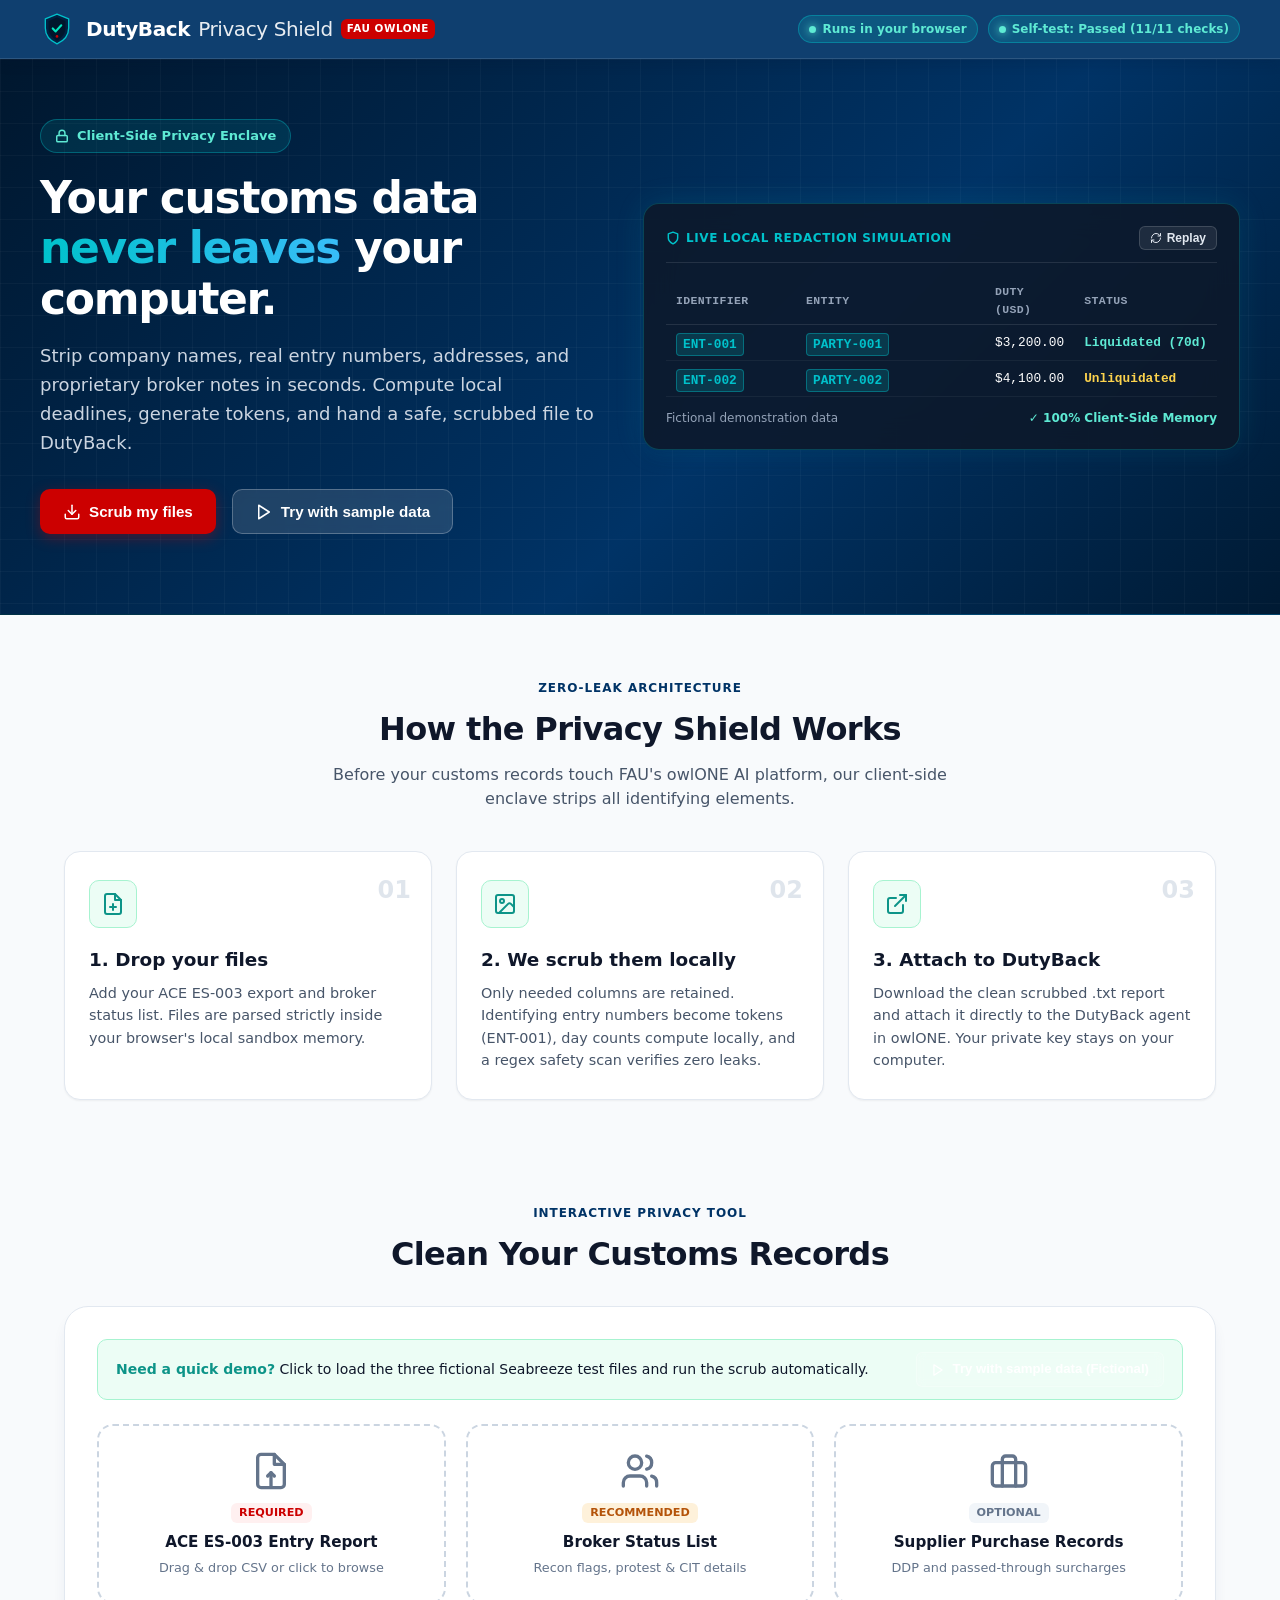
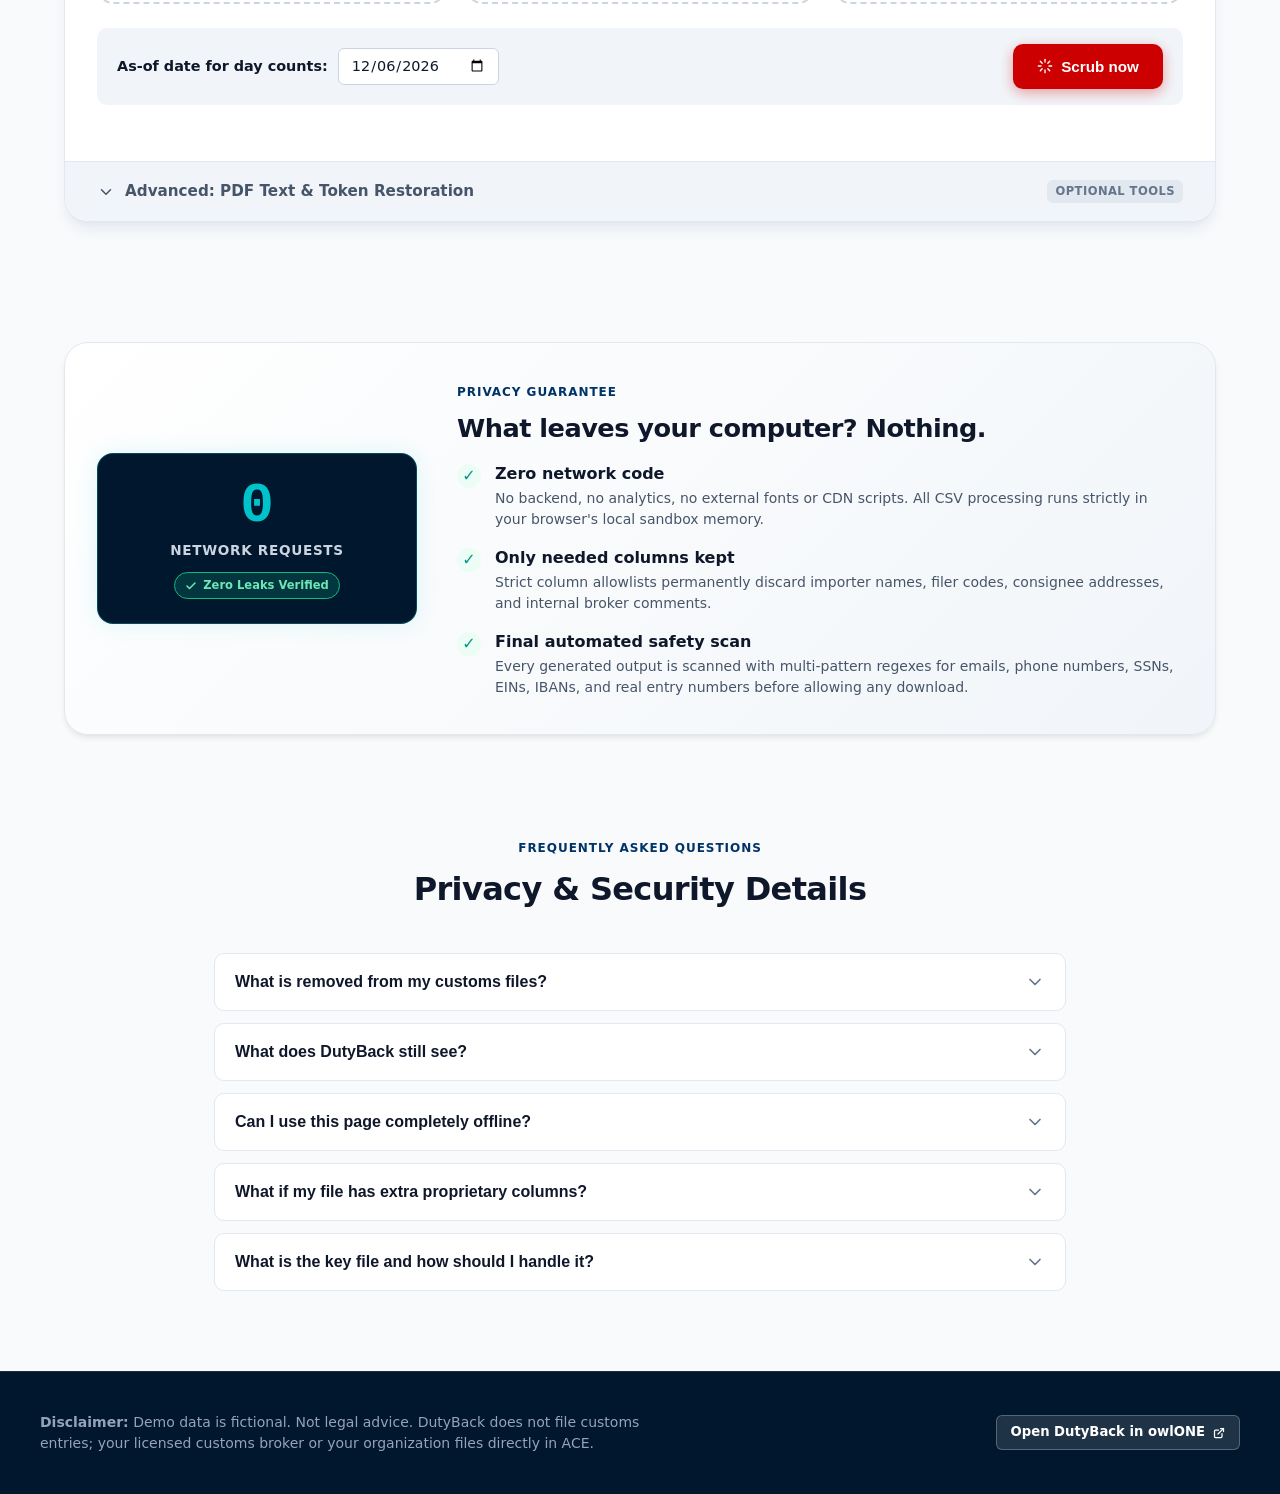
==== index.html @ 075c9e7e "feat: initial commit for DutyBack Privacy Shield" ====
<!DOCTYPE html>
<html lang="en">
<head>
  <meta charset="utf-8">
  <meta name="viewport" content="width=device-width, initial-scale=1">
  <title>DutyBack Privacy Shield | Zero-Network Customs Redaction</title>
  <meta name="description" content="Local, browser-only customs data redaction for DutyBack on FAU's owlONE. Strip identifying details from ACE ES-003 files before AI agent ingestion with zero network uploads.">
  <link rel="icon" type="image/svg+xml" href="assets/favicon.svg">
  <link rel="stylesheet" href="css/styles.css">
</head>
<body>

  <!-- Sticky Header -->
  <header class="site-header">
    <div class="header-container">
      <a href="#" class="brand" aria-label="DutyBack Privacy Shield Home">
        <svg class="brand-icon" viewBox="0 0 64 64" fill="none" aria-hidden="true">
          <path d="M32 4L10 13V30C10 44 19 54 32 60C45 54 54 44 54 30V13L32 4Z" fill="#002244" stroke="#00C2CB" stroke-width="2.5" stroke-linejoin="round"/>
          <path d="M32 10L16 17V30C16 41 23 49 32 54C41 49 48 41 48 30V17L32 10Z" fill="#001428" opacity="0.8"/>
          <path d="M24 31L29.5 36.5L40 25" stroke="#00E5C0" stroke-width="4" stroke-linecap="round" stroke-linejoin="round"/>
          <circle cx="32" cy="46" r="2.5" fill="#CC0000" />
        </svg>
        <div class="brand-title">
          DutyBack <span class="brand-subtitle">Privacy Shield</span>
          <span class="badge-fau">FAU owlONE</span>
        </div>
      </a>

      <div class="header-status-group">
        <div class="status-chip chip-safe" title="All processing occurs locally in browser RAM">
          <span class="status-dot"></span> Runs in your browser
        </div>
        <div id="selftest_chip" class="status-chip chip-safe" role="status" aria-live="polite">
          <span class="status-dot"></span> Self-test: Running...
        </div>
      </div>
    </div>
  </header>

  <main>
    <!-- Hero Section -->
    <section class="hero-section" aria-labelledby="hero-heading">
      <div class="hero-container">
        <div class="hero-content">
          <div class="hero-pill">
            <svg width="14" height="14" viewBox="0 0 24 24" fill="none" stroke="currentColor" stroke-width="2.5" stroke-linecap="round" stroke-linejoin="round" aria-hidden="true"><rect width="18" height="11" x="3" y="11" rx="2" ry="2"/><path d="M7 11V7a5 5 0 0 1 10 0v4"/></svg>
            Client-Side Privacy Enclave
          </div>
          <h1 id="hero-heading" class="hero-title">
            Your customs data <span class="highlight-cyan">never leaves</span> your computer.
          </h1>
          <p class="hero-subtitle">
            Strip company names, real entry numbers, addresses, and proprietary broker notes in seconds. Compute local deadlines, generate tokens, and hand a safe, scrubbed file to DutyBack.
          </p>
          <div class="hero-actions">
            <button class="btn btn-primary" id="hero_scrub_files">
              <svg width="18" height="18" viewBox="0 0 24 24" fill="none" stroke="currentColor" stroke-width="2" stroke-linecap="round" stroke-linejoin="round" aria-hidden="true"><path d="M21 15v4a2 2 0 0 1-2 2H5a2 2 0 0 1-2-2v-4"/><polyline points="7 10 12 15 17 10"/><line x1="12" y1="15" x2="12" y2="3"/></svg>
              Scrub my files
            </button>
            <button class="btn btn-secondary" id="hero_try_sample">
              <svg width="18" height="18" viewBox="0 0 24 24" fill="none" stroke="currentColor" stroke-width="2" stroke-linecap="round" stroke-linejoin="round" aria-hidden="true"><polygon points="5 3 19 12 5 21 5 3"/></svg>
              Try with sample data
            </button>
          </div>
        </div>

        <!-- Animated Redaction Visual Card -->
        <div class="redaction-card animating" id="redaction_visual_card">
          <div class="redaction-card-header">
            <div class="redaction-badge">
              <svg width="14" height="14" viewBox="0 0 24 24" fill="none" stroke="currentColor" stroke-width="2.5" stroke-linecap="round" stroke-linejoin="round" aria-hidden="true"><path d="M12 22s8-4 8-10V5l-8-3-8 3v7c0 6 8 10 8 10z"/></svg>
              Live Local Redaction Simulation
            </div>
            <button class="replay-btn" id="replay_redaction_btn" aria-label="Replay redaction sweep animation">
              <svg width="12" height="12" viewBox="0 0 24 24" fill="none" stroke="currentColor" stroke-width="2" stroke-linecap="round" stroke-linejoin="round" aria-hidden="true"><path d="M3 12a9 9 0 0 1 9-9 9.75 9.75 0 0 1 6.74 2.74L21 8"/><path d="M21 3v5h-5"/><path d="M21 12a9 9 0 0 1-9 9 9.75 9.75 0 0 1-6.74-2.74L3 16"/><path d="M8 16H3v5"/></svg>
              Replay
            </button>
          </div>
          <div class="redaction-table-wrap">
            <table class="redaction-table" aria-label="Fictional redaction demonstration table">
              <thead>
                <tr>
                  <th scope="col">Identifier</th>
                  <th scope="col">Entity</th>
                  <th scope="col">Duty (USD)</th>
                  <th scope="col">Status</th>
                </tr>
              </thead>
              <tbody>
                <tr>
                  <td>
                    <div class="redact-cell redact-1">
                      <span class="redact-original">ABC-9821430-1</span>
                      <span class="redact-sweep"></span>
                      <span class="redact-token">ENT-001</span>
                    </div>
                  </td>
                  <td>
                    <div class="redact-cell redact-2">
                      <span class="redact-original">Atlantic Logistics LLC</span>
                      <span class="redact-sweep"></span>
                      <span class="redact-token">PARTY-001</span>
                    </div>
                  </td>
                  <td>$3,200.00</td>
                  <td class="status-liquidated">Liquidated (70d)</td>
                </tr>
                <tr>
                  <td>
                    <div class="redact-cell redact-3">
                      <span class="redact-original">ABC-9821431-9</span>
                      <span class="redact-sweep"></span>
                      <span class="redact-token">ENT-002</span>
                    </div>
                  </td>
                  <td>
                    <div class="redact-cell redact-4">
                      <span class="redact-original">Pacific Rim Supplies</span>
                      <span class="redact-sweep"></span>
                      <span class="redact-token">PARTY-002</span>
                    </div>
                  </td>
                  <td>$4,100.00</td>
                  <td class="status-unliquidated">Unliquidated</td>
                </tr>
              </tbody>
            </table>
          </div>
          <div class="redaction-card-footer">
            <span>Fictional demonstration data</span>
            <span class="badge-memory">&#10003; 100% Client-Side Memory</span>
          </div>
        </div>
      </div>
    </section>

    <!-- How It Works Section -->
    <section class="how-section" aria-labelledby="how-heading">
      <div class="section-head">
        <span class="section-tag">Zero-Leak Architecture</span>
        <h2 id="how-heading" class="section-title">How the Privacy Shield Works</h2>
        <p class="section-desc">Before your customs records touch FAU's owlONE AI platform, our client-side enclave strips all identifying elements.</p>
      </div>

      <div class="steps-grid">
        <div class="step-card">
          <div class="step-number">01</div>
          <div class="step-icon-wrap" aria-hidden="true">
            <svg width="24" height="24" viewBox="0 0 24 24" fill="none" stroke="currentColor" stroke-width="2" stroke-linecap="round" stroke-linejoin="round"><path d="M14 2H6a2 2 0 0 0-2 2v16a2 2 0 0 0 2 2h12a2 2 0 0 0 2-2V8z"/><polyline points="14 2 14 8 20 8"/><line x1="12" y1="18" x2="12" y2="12"/><line x1="9" y1="15" x2="15" y2="15"/></svg>
          </div>
          <h3 class="step-title">1. Drop your files</h3>
          <p class="step-text">Add your ACE ES-003 export and broker status list. Files are parsed strictly inside your browser's local sandbox memory.</p>
        </div>

        <div class="step-card">
          <div class="step-number">02</div>
          <div class="step-icon-wrap" aria-hidden="true">
            <svg width="24" height="24" viewBox="0 0 24 24" fill="none" stroke="currentColor" stroke-width="2" stroke-linecap="round" stroke-linejoin="round"><rect width="18" height="18" x="3" y="3" rx="2"/><circle cx="9" cy="9" r="2"/><path d="m21 15-3.086-3.086a2 2 0 0 0-2.828 0L6 21"/></svg>
          </div>
          <h3 class="step-title">2. We scrub them locally</h3>
          <p class="step-text">Only needed columns are retained. Identifying entry numbers become tokens (ENT-001), day counts compute locally, and a regex safety scan verifies zero leaks.</p>
        </div>

        <div class="step-card">
          <div class="step-number">03</div>
          <div class="step-icon-wrap" aria-hidden="true">
            <svg width="24" height="24" viewBox="0 0 24 24" fill="none" stroke="currentColor" stroke-width="2" stroke-linecap="round" stroke-linejoin="round"><path d="M15 3h6v6"/><path d="M10 14 21 3"/><path d="M18 13v6a2 2 0 0 1-2 2H5a2 2 0 0 1-2-2V8a2 2 0 0 1 2-2h6"/></svg>
          </div>
          <h3 class="step-title">3. Attach to DutyBack</h3>
          <p class="step-text">Download the clean scrubbed .txt report and attach it directly to the DutyBack agent in owlONE. Your private key stays on your computer.</p>
        </div>
      </div>
    </section>

    <!-- The Tool Section -->
    <section class="tool-section" id="tool_section" aria-labelledby="tool-heading">
      <div class="section-head section-head-tight">
        <span class="section-tag">Interactive Privacy Tool</span>
        <h2 id="tool-heading" class="section-title">Clean Your Customs Records</h2>
      </div>

      <div class="tool-card">
        <!-- Main Scrubbing Tool -->
        <div class="tool-main-body" id="s1">
          <!-- Sample Data Banner -->
          <div class="sample-bar">
            <div class="sample-bar-text">
              <strong>Need a quick demo?</strong> Click to load the three fictional Seabreeze test files and run the scrub automatically.
            </div>
            <button class="btn btn-secondary btn-sm" id="tool_try_sample">
              <svg width="14" height="14" viewBox="0 0 24 24" fill="none" stroke="currentColor" stroke-width="2" stroke-linecap="round" stroke-linejoin="round" aria-hidden="true"><polygon points="5 3 19 12 5 21 5 3"/></svg>
              Try with sample data (Fictional)
            </button>
          </div>

          <!-- Drop Zones Grid -->
          <div class="dropzones-grid">
            <!-- ES-003 Zone -->
            <div class="dropzone" id="drop_es" tabindex="0" role="button" aria-label="Drop ACE ES-003 entry report CSV here or click to browse">
              <input type="file" id="f_es" class="dropzone-input" accept=".csv,text/csv" aria-hidden="true">
              <svg class="dropzone-icon" viewBox="0 0 24 24" fill="none" stroke="currentColor" stroke-width="2" stroke-linecap="round" stroke-linejoin="round" aria-hidden="true"><path d="M14 2H6a2 2 0 0 0-2 2v16a2 2 0 0 0 2 2h12a2 2 0 0 0 2-2V8z"/><polyline points="14 2 14 8 20 8"/><polyline points="10 15 12 13 14 15"/><line x1="12" y1="13" x2="12" y2="21"/></svg>
              <span class="dropzone-badge badge-required">Required</span>
              <div class="dropzone-title">ACE ES-003 Entry Report</div>
              <p class="dropzone-desc">Drag &amp; drop CSV or click to browse</p>
              <div class="dropzone-status" id="status_es"></div>
            </div>

            <!-- Broker Zone -->
            <div class="dropzone" id="drop_bk" tabindex="0" role="button" aria-label="Drop Broker status list CSV here or click to browse">
              <input type="file" id="f_bk" class="dropzone-input" accept=".csv,text/csv" aria-hidden="true">
              <svg class="dropzone-icon" viewBox="0 0 24 24" fill="none" stroke="currentColor" stroke-width="2" stroke-linecap="round" stroke-linejoin="round" aria-hidden="true"><path d="M16 21v-2a4 4 0 0 0-4-4H6a4 4 0 0 0-4 4v2"/><circle cx="9" cy="7" r="4"/><path d="M22 21v-2a4 4 0 0 0-3-3.87"/><path d="M16 3.13a4 4 0 0 1 0 7.75"/></svg>
              <span class="dropzone-badge badge-recommended">Recommended</span>
              <div class="dropzone-title">Broker Status List</div>
              <p class="dropzone-desc">Recon flags, protest &amp; CIT details</p>
              <div class="dropzone-status" id="status_bk"></div>
            </div>

            <!-- Supplier Zone -->
            <div class="dropzone" id="drop_su" tabindex="0" role="button" aria-label="Drop Supplier purchase records CSV here or click to browse">
              <input type="file" id="f_su" class="dropzone-input" accept=".csv,text/csv" aria-hidden="true">
              <svg class="dropzone-icon" viewBox="0 0 24 24" fill="none" stroke="currentColor" stroke-width="2" stroke-linecap="round" stroke-linejoin="round" aria-hidden="true"><rect width="20" height="14" x="2" y="7" rx="2" ry="2"/><path d="M16 21V5a2 2 0 0 0-2-2h-4a2 2 0 0 0-2 2v16"/></svg>
              <span class="dropzone-badge badge-optional">Optional</span>
              <div class="dropzone-title">Supplier Purchase Records</div>
              <p class="dropzone-desc">DDP and passed-through surcharges</p>
              <div class="dropzone-status" id="status_su"></div>
            </div>
          </div>

          <!-- Controls Bar -->
          <div class="controls-bar">
            <div class="date-group">
              <label for="asof">As-of date for day counts:</label>
              <input type="date" id="asof" class="date-input" required>
            </div>
            <button class="btn btn-primary btn-scrub" id="run">
              <svg width="16" height="16" viewBox="0 0 24 24" fill="none" stroke="currentColor" stroke-width="2" stroke-linecap="round" stroke-linejoin="round" aria-hidden="true"><path d="M12 2v4"/><path d="M12 18v4"/><path d="m4.93 4.93 2.83 2.83"/><path d="m16.24 16.24 2.83 2.83"/><path d="M2 12h4"/><path d="M18 12h4"/><path d="m4.93 19.07 2.83-2.83"/><path d="m16.24 7.76 2.83-2.83"/></svg>
              Scrub now
            </button>
          </div>

          <!-- Results Panel -->
          <div class="results-panel" id="results_panel">
            <div id="report"></div>

            <!-- Download and Actions Output Box -->
            <div id="outbox" class="outbox-wrap">
              <div class="next-step-callout">
                <div>
                  <strong class="next-step-title">Next Step: Ingest into DutyBack</strong>
                  <p class="next-step-desc">
                    Download the scrubbed file below and attach it in DutyBack on owlONE.
                  </p>
                </div>
                <a href="#" class="btn btn-safe owlone-link" role="button">
                  Open DutyBack in owlONE
                  <svg width="14" height="14" viewBox="0 0 24 24" fill="none" stroke="currentColor" stroke-width="2.5" stroke-linecap="round" stroke-linejoin="round" aria-hidden="true"><path d="M18 13v6a2 2 0 0 1-2 2H5a2 2 0 0 1-2-2V8a2 2 0 0 1 2-2h6"/><polyline points="15 3 21 3 21 9"/><line x1="10" y1="14" x2="21" y2="3"/></svg>
                </a>
              </div>

              <div class="download-action-bar">
                <button class="btn btn-primary btn-download-main" id="dltxt">
                  <svg width="18" height="18" viewBox="0 0 24 24" fill="none" stroke="currentColor" stroke-width="2" stroke-linecap="round" stroke-linejoin="round" aria-hidden="true"><path d="M21 15v4a2 2 0 0 1-2 2H5a2 2 0 0 1-2-2v-4"/><polyline points="7 10 12 15 17 10"/><line x1="12" y1="15" x2="12" y2="3"/></svg>
                  Download scrubbed file (.txt)
                </button>
              </div>

              <div class="lookup-csv-container">
                <a href="#" id="dl_lookup_csv" class="lookup-csv-link">Optional: download lookup table (.csv)</a>
                <p class="lookup-csv-notice">Contains your real entry numbers. Keep it private and never attach it to DutyBack.</p>
              </div>

              <textarea id="out" class="is-hidden" aria-hidden="true"></textarea>
            </div>
          </div>
        </div>

        <!-- Collapsed Advanced Accordion -->
        <details class="advanced-accordion" id="advanced_accordion">
          <summary class="advanced-summary">
            <span class="advanced-summary-label">
              <svg width="18" height="18" viewBox="0 0 24 24" fill="none" stroke="currentColor" stroke-width="2" stroke-linecap="round" stroke-linejoin="round" aria-hidden="true"><path d="m6 9 6 6 6-6"/></svg>
              Advanced: PDF Text &amp; Token Restoration
            </span>
            <span class="advanced-badge">Optional Tools</span>
          </summary>
          <div class="advanced-body">
            <!-- Tool A: Scrub text from a PDF -->
            <div class="advanced-tool-block" id="s2">
              <h3 class="advanced-tool-title">Scrub text from a PDF</h3>
              <p class="tab-intro-text">
                Open your customs PDF document, select all text, copy, and paste it below. (Scanned PDFs without OCR cannot be pasted).
              </p>
              <div class="form-group">
                <label for="names" class="form-label-bold">
                  Names to remove (one per line: importer, broker, forwarders, individuals, cities, ports):
                </label>
                <textarea id="names" class="textarea-clean textarea-names" placeholder="Harborline Home Goods LLC&#10;Harborline&#10;Atlantic Gateway Customs Brokers"></textarea>
              </div>
              <div class="form-group">
                <label for="pdftext" class="form-label-bold">
                  Text from the PDF:
                </label>
                <textarea id="pdftext" class="textarea-clean textarea-pdf" placeholder="Paste text here..."></textarea>
              </div>
              <button class="btn btn-primary" id="runtext">
                <svg width="16" height="16" viewBox="0 0 24 24" fill="none" stroke="currentColor" stroke-width="2" stroke-linecap="round" stroke-linejoin="round" aria-hidden="true"><path d="M12 2v4"/><path d="M12 18v4"/></svg>
                Scrub text
              </button>

              <div id="textreport" class="mt-16"></div>

              <div class="mt-16">
                <label for="textout" class="form-label-bold">
                  Scrubbed Text Output:
                </label>
                <textarea id="textout" class="textarea-clean" readonly placeholder="Scrubbed text appears here"></textarea>
              </div>

              <div class="action-toolbar">
                <button class="btn btn-primary" id="dltext">Download scrubbed text (.txt)</button>
                <button class="btn btn-outline-navy" id="copytext">Copy text</button>
                <button class="btn btn-secondary is-hidden" id="dltxt2">Download as .txt</button>
                <button class="btn btn-secondary btn-key-file" id="dlkey2">Download key file (keep private)</button>
              </div>
            </div>

            <div class="advanced-separator"></div>

            <!-- Tool B: Restore real values -->
            <div class="advanced-tool-block" id="s3">
              <h3 class="advanced-tool-title">Restore real values</h3>
              <p class="tab-intro-text-lg">
                When DutyBack gives you recommendations for tokenized entries (e.g. <code>ENT-003</code>), use your private key file to rehydrate real numbers locally on your computer.
              </p>

              <div class="form-group-lg">
                <label for="keyfile" class="form-label-bold">
                  Step A. Select your local key file (.json):
                </label>
                <input type="file" id="keyfile" class="date-input" accept=".json,application/json">
                <div id="keystatus" class="keystatus-text"></div>
              </div>

              <div class="form-group-lg">
                <label for="tokens" class="form-label-bold">
                  Step B. Paste text from owlONE containing tokens (e.g. ENT-001, SUPPLIER-002):
                </label>
                <textarea id="tokens" class="textarea-clean textarea-tokens" placeholder="Paste owlONE advice or report with tokens here..."></textarea>
              </div>

              <button class="btn btn-primary" id="restore">
                <svg width="16" height="16" viewBox="0 0 24 24" fill="none" stroke="currentColor" stroke-width="2" stroke-linecap="round" stroke-linejoin="round" aria-hidden="true"><polyline points="23 4 23 10 17 10"/><path d="M20.49 15a9 9 0 1 1-2.12-9.36L23 10"/></svg>
                Restore real values
              </button>

              <div class="mt-20">
                <label for="restored" class="form-label-bold">
                  Restored text (Contains real identifiers — do not share):
                </label>
                <textarea id="restored" class="textarea-clean textarea-pdf" placeholder="Restored text appears here"></textarea>
              </div>

              <div class="action-toolbar">
                <button class="btn btn-outline-navy" id="copyrestored">Copy restored text</button>
              </div>
            </div>
          </div>
        </details>
      </div>
    </section>

    <!-- "What Leaves Your Computer? Nothing." Panel -->
    <section class="proof-section" aria-labelledby="proof-heading">
      <div class="proof-card">
        <div class="network-meter">
          <div class="meter-num" id="network_count">0</div>
          <div class="meter-title">Network Requests</div>
          <div class="meter-badge">
            <svg width="12" height="12" viewBox="0 0 24 24" fill="none" stroke="currentColor" stroke-width="3" stroke-linecap="round" stroke-linejoin="round" aria-hidden="true"><polyline points="20 6 9 17 4 12"/></svg>
            Zero Leaks Verified
          </div>
        </div>

        <div>
          <span class="section-tag">Privacy Guarantee</span>
          <h2 id="proof-heading" class="section-title proof-heading">
            What leaves your computer? Nothing.
          </h2>
          <ul class="proof-bullets">
            <li class="proof-bullet">
              <div class="proof-bullet-icon" aria-hidden="true">&#10003;</div>
              <div class="proof-bullet-text">
                <strong>Zero network code</strong>
                <p>No backend, no analytics, no external fonts or CDN scripts. All CSV processing runs strictly in your browser's local sandbox memory.</p>
              </div>
            </li>
            <li class="proof-bullet">
              <div class="proof-bullet-icon" aria-hidden="true">&#10003;</div>
              <div class="proof-bullet-text">
                <strong>Only needed columns kept</strong>
                <p>Strict column allowlists permanently discard importer names, filer codes, consignee addresses, and internal broker comments.</p>
              </div>
            </li>
            <li class="proof-bullet">
              <div class="proof-bullet-icon" aria-hidden="true">&#10003;</div>
              <div class="proof-bullet-text">
                <strong>Final automated safety scan</strong>
                <p>Every generated output is scanned with multi-pattern regexes for emails, phone numbers, SSNs, EINs, IBANs, and real entry numbers before allowing any download.</p>
              </div>
            </li>
          </ul>
        </div>
      </div>
    </section>

    <!-- FAQ Accordion -->
    <section class="faq-section" aria-labelledby="faq-heading">
      <div class="section-head">
        <span class="section-tag">Frequently Asked Questions</span>
        <h2 id="faq-heading" class="section-title">Privacy &amp; Security Details</h2>
      </div>

      <div class="faq-list">
        <div class="faq-item">
          <button class="faq-trigger" aria-expanded="false" aria-controls="faq-ans-1">
            <span>What is removed from my customs files?</span>
            <svg class="faq-chevron" viewBox="0 0 24 24" fill="none" stroke="currentColor" stroke-width="2" stroke-linecap="round" stroke-linejoin="round" aria-hidden="true"><polyline points="6 9 12 15 18 9"/></svg>
          </button>
          <div class="faq-content" id="faq-ans-1">
            Importer names, filer codes, broker names, broker notes, consignee information, physical addresses, contact phone numbers, emails, and all columns not strictly required by DutyBack are permanently dropped. Real entry numbers, PO numbers, and supplier names are replaced with locally generated tokens (e.g., ENT-001, SUPPLIER-001).
          </div>
        </div>

        <div class="faq-item">
          <button class="faq-trigger" aria-expanded="false" aria-controls="faq-ans-2">
            <span>What does DutyBack still see?</span>
            <svg class="faq-chevron" viewBox="0 0 24 24" fill="none" stroke="currentColor" stroke-width="2" stroke-linecap="round" stroke-linejoin="round" aria-hidden="true"><polyline points="6 9 12 15 18 9"/></svg>
          </button>
          <div class="faq-content" id="faq-ans-2">
            DutyBack only sees anonymized tokens (e.g., ENT-001), HTS Chapter 99 numbers (e.g., 9903.01.24), duty dollar amounts, liquidation statuses, and locally computed day counts (days since liquidation, days until CAPE deadline, days until protest deadline). <strong>Important notice:</strong> FAU's owlONE platform logs interactions under standard FAU IT and cloud policies, so we do not claim data inside the chat is never stored. The Privacy Shield ensures your proprietary customs identity never enters the chat in the first place.
          </div>
        </div>

        <div class="faq-item">
          <button class="faq-trigger" aria-expanded="false" aria-controls="faq-ans-3">
            <span>Can I use this page completely offline?</span>
            <svg class="faq-chevron" viewBox="0 0 24 24" fill="none" stroke="currentColor" stroke-width="2" stroke-linecap="round" stroke-linejoin="round" aria-hidden="true"><polyline points="6 9 12 15 18 9"/></svg>
          </button>
          <div class="faq-content" id="faq-ans-3">
            Yes! Because this application contains zero external dependencies, CDN scripts, or remote web fonts, you can save the page to your local drive (File &gt; Save Page As...) and double-click to open it offline with no internet connection (<code>file://</code>). It operates identically.
          </div>
        </div>

        <div class="faq-item">
          <button class="faq-trigger" aria-expanded="false" aria-controls="faq-ans-4">
            <span>What if my file has extra proprietary columns?</span>
            <svg class="faq-chevron" viewBox="0 0 24 24" fill="none" stroke="currentColor" stroke-width="2" stroke-linecap="round" stroke-linejoin="round" aria-hidden="true"><polyline points="6 9 12 15 18 9"/></svg>
          </button>
          <div class="faq-content" id="faq-ans-4">
            Any column not explicitly on DutyBack's strict allowlist is automatically discarded during parsing. The tool reports exactly which columns were dropped so you can verify that internal SKU numbers, margin notes, or supplier pricing were excluded.
          </div>
        </div>

        <div class="faq-item">
          <button class="faq-trigger" aria-expanded="false" aria-controls="faq-ans-5">
            <span>What is the key file and how should I handle it?</span>
            <svg class="faq-chevron" viewBox="0 0 24 24" fill="none" stroke="currentColor" stroke-width="2" stroke-linecap="round" stroke-linejoin="round" aria-hidden="true"><polyline points="6 9 12 15 18 9"/></svg>
          </button>
          <div class="faq-content" id="faq-ans-5">
            The key file (<code>dutyback-key-KEEP-PRIVATE.json</code>) contains the mapping between tokenized aliases (like ENT-001) and your actual entry numbers. It is created on-the-fly and stored only when you click download. Keep this file strictly private on your computer; never upload it or paste it into a chat. You can use the "Restore real values" tab to reverse tokens when DutyBack advises filing on a specific entry.
          </div>
        </div>
      </div>
    </section>
  </main>

  <!-- Footer -->
  <footer class="site-footer">
    <div class="footer-container">
      <div class="footer-disclaimer">
        <strong>Disclaimer:</strong> Demo data is fictional. Not legal advice. DutyBack does not file customs entries; your licensed customs broker or your organization files directly in ACE.
      </div>
      <div>
        <a href="#" class="btn btn-secondary btn-sm owlone-link" role="button">
          Open DutyBack in owlONE
          <svg width="12" height="12" viewBox="0 0 24 24" fill="none" stroke="currentColor" stroke-width="2.5" stroke-linecap="round" stroke-linejoin="round" aria-hidden="true"><path d="M18 13v6a2 2 0 0 1-2 2H5a2 2 0 0 1-2-2V8a2 2 0 0 1 2-2h6"/><polyline points="15 3 21 3 21 9"/><line x1="10" y1="14" x2="21" y2="3"/></svg>
        </a>
      </div>
    </div>
  </footer>

  <!-- Classic Scripts in dependency order (works on file://) -->
  <script src="js/shield-core.js"></script>
  <script src="js/sample-data.js"></script>
  <script src="js/app.js"></script>
</body>
</html>
---- css/styles.css ----
/* ==========================================================================
   DutyBack Privacy Shield - Stylesheet
   Design System: Modern Security Product with FAU Brand Identity
   Palette: FAU Navy (#003366), FAU Red (#CC0000), Safe Cyan (#00C2CB)
   Zero external fonts/assets: System font stack, CSS variables, native icons
   ========================================================================== */

:root {
  /* FAU Core Brand Colors */
  --color-fau-navy: #003366;
  --color-fau-navy-dark: #002244;
  --color-fau-navy-deep: #00172e;
  --color-fau-red: #CC0000;
  --color-fau-red-hover: #b30000;
  --color-fau-red-light: #fff0f0;

  /* Safe / Verified Cyan & Teal Accents */
  --color-safe-cyan: #00C2CB;
  --color-safe-teal: #0d9488;
  --color-safe-green: #10b981;
  --color-safe-bg: #ecfdf5;
  --color-safe-border: #a7f3d0;

  /* Neutral Spectrum (Light Mode) */
  --bg-page: #f8fafc;
  --bg-card: #ffffff;
  --bg-card-subtle: #f1f5f9;
  --bg-card-hover: #f8fafc;
  --border-subtle: #e2e8f0;
  --border-strong: #cbd5e1;
  --text-primary: #0f172a;
  --text-secondary: #475569;
  --text-muted: #64748b;
  --text-inverse: #ffffff;

  /* Elevation Shadows */
  --shadow-sm: 0 1px 2px 0 rgba(0, 0, 0, 0.05);
  --shadow-md: 0 4px 6px -1px rgba(0, 0, 0, 0.08), 0 2px 4px -2px rgba(0, 0, 0, 0.04);
  --shadow-lg: 0 10px 15px -3px rgba(0, 51, 102, 0.08), 0 4px 6px -4px rgba(0, 51, 102, 0.04);
  --shadow-glow: 0 0 20px rgba(0, 194, 203, 0.25);

  /* Typography */
  --font-sans: system-ui, -apple-system, BlinkMacSystemFont, "Segoe UI", Roboto, "Helvetica Neue", Arial, sans-serif;
  --font-mono: ui-monospace, "Cascadia Code", "Source Code Pro", Menlo, Monaco, Consolas, monospace;

  /* Border Radii */
  --radius-sm: 6px;
  --radius-md: 10px;
  --radius-lg: 16px;
  --radius-xl: 24px;
  --radius-full: 9999px;

  /* Transitions */
  --transition-fast: 150ms ease;
  --transition-base: 250ms cubic-bezier(0.4, 0, 0.2, 1);
  --transition-slow: 400ms cubic-bezier(0.4, 0, 0.2, 1);
}

/* Dark Mode Overrides */
@media (prefers-color-scheme: dark) {
  :root {
    --bg-page: #070d19;
    --bg-card: #0d1829;
    --bg-card-subtle: #132238;
    --bg-card-hover: #172a45;
    --border-subtle: #1e3352;
    --border-strong: #2c476f;
    --text-primary: #f8fafc;
    --text-secondary: #cbd5e1;
    --text-muted: #94a3b8;
    --color-safe-bg: rgba(16, 185, 129, 0.12);
    --color-safe-border: rgba(16, 185, 129, 0.3);
    --color-fau-red-light: rgba(204, 0, 0, 0.15);
    --shadow-md: 0 4px 12px rgba(0, 0, 0, 0.3);
    --shadow-lg: 0 10px 25px rgba(0, 0, 0, 0.5);
  }
}

/* Reset & Box Sizing */
*, *::before, *::after {
  box-sizing: border-box;
  margin: 0;
  padding: 0;
}

html {
  font-family: var(--font-sans);
  color: var(--text-primary);
  background-color: var(--bg-page);
  line-height: 1.5;
  scroll-behavior: smooth;
  -webkit-font-smoothing: antialiased;
}

body {
  min-height: 100vh;
  display: flex;
  flex-direction: column;
}

/* Accessibility Focus States */
:focus-visible {
  outline: 3px solid var(--color-safe-cyan);
  outline-offset: 2px;
}

/* --------------------------------------------------------------------------
   Sticky Header
   -------------------------------------------------------------------------- */
.site-header {
  position: sticky;
  top: 0;
  z-index: 100;
  background-color: rgba(0, 51, 102, 0.94);
  backdrop-filter: blur(12px);
  -webkit-backdrop-filter: blur(12px);
  border-bottom: 1px solid rgba(255, 255, 255, 0.12);
  color: var(--text-inverse);
  padding: 12px 24px;
  box-shadow: 0 4px 12px rgba(0, 23, 46, 0.15);
}

.header-container {
  max-width: 1200px;
  margin: 0 auto;
  display: flex;
  align-items: center;
  justify-content: space-between;
  gap: 16px;
  flex-wrap: wrap;
}

.brand {
  display: flex;
  align-items: center;
  gap: 12px;
  text-decoration: none;
  color: var(--text-inverse);
}

.brand-icon {
  width: 34px;
  height: 34px;
  flex-shrink: 0;
}

.brand-title {
  font-size: 1.25rem;
  font-weight: 700;
  letter-spacing: -0.02em;
  display: flex;
  align-items: center;
  gap: 8px;
}

.brand-title .badge-fau {
  font-size: 0.65rem;
  font-weight: 800;
  text-transform: uppercase;
  background-color: var(--color-fau-red);
  color: #fff;
  padding: 2px 6px;
  border-radius: var(--radius-sm);
  letter-spacing: 0.05em;
}

.header-status-group {
  display: flex;
  align-items: center;
  gap: 10px;
  flex-wrap: wrap;
}

.status-chip {
  display: inline-flex;
  align-items: center;
  gap: 6px;
  padding: 4px 10px;
  border-radius: var(--radius-full);
  font-size: 0.75rem;
  font-weight: 600;
  background-color: rgba(255, 255, 255, 0.12);
  border: 1px solid rgba(255, 255, 255, 0.2);
  color: #ffffff;
}

.status-chip.chip-safe {
  background-color: rgba(0, 194, 203, 0.18);
  border-color: rgba(0, 194, 203, 0.4);
  color: #5eead4;
}

.status-chip.chip-fail {
  background-color: rgba(204, 0, 0, 0.25);
  border-color: rgba(204, 0, 0, 0.6);
  color: #fca5a5;
}

.status-dot {
  width: 7px;
  height: 7px;
  border-radius: 50%;
  background-color: #5eead4;
  box-shadow: 0 0 8px #5eead4;
}

.status-chip.chip-fail .status-dot {
  background-color: #ef4444;
  box-shadow: 0 0 8px #ef4444;
}

/* --------------------------------------------------------------------------
   Hero Section
   -------------------------------------------------------------------------- */
.hero-section {
  background: linear-gradient(135deg, var(--color-fau-navy-deep) 0%, var(--color-fau-navy) 60%, #001a33 100%);
  color: #ffffff;
  padding: 60px 24px 80px;
  position: relative;
  overflow: hidden;
  border-bottom: 1px solid rgba(0, 194, 203, 0.15);
}

/* Subtle background grid */
.hero-section::before {
  content: "";
  position: absolute;
  inset: 0;
  background-image: 
    linear-gradient(rgba(255, 255, 255, 0.03) 1px, transparent 1px),
    linear-gradient(90deg, rgba(255, 255, 255, 0.03) 1px, transparent 1px);
  background-size: 32px 32px;
  pointer-events: none;
}

.hero-container {
  max-width: 1200px;
  margin: 0 auto;
  display: grid;
  grid-template-columns: 1.15fr 0.95fr;
  gap: 48px;
  align-items: center;
  position: relative;
  z-index: 1;
}

@media (max-width: 960px) {
  .hero-container {
    grid-template-columns: 1fr;
    gap: 40px;
  }
}

.hero-pill {
  display: inline-flex;
  align-items: center;
  gap: 8px;
  padding: 6px 14px;
  border-radius: var(--radius-full);
  background: rgba(0, 194, 203, 0.12);
  border: 1px solid rgba(0, 194, 203, 0.35);
  color: #5eead4;
  font-size: 0.8125rem;
  font-weight: 600;
  margin-bottom: 20px;
}

.hero-title {
  font-size: 2.75rem;
  font-weight: 800;
  line-height: 1.15;
  letter-spacing: -0.03em;
  margin-bottom: 18px;
}

.hero-title span.highlight-cyan {
  color: var(--color-safe-cyan);
  background: linear-gradient(90deg, #00C2CB 0%, #38bdf8 100%);
  -webkit-background-clip: text;
  -webkit-text-fill-color: transparent;
}

.hero-subtitle {
  font-size: 1.125rem;
  line-height: 1.6;
  color: #cbd5e1;
  margin-bottom: 32px;
  max-width: 580px;
}

.hero-actions {
  display: flex;
  gap: 16px;
  flex-wrap: wrap;
  align-items: center;
}

/* --------------------------------------------------------------------------
   Buttons
   -------------------------------------------------------------------------- */
.btn {
  display: inline-flex;
  align-items: center;
  justify-content: center;
  gap: 8px;
  padding: 12px 22px;
  font-size: 0.95rem;
  font-weight: 600;
  border-radius: var(--radius-md);
  cursor: pointer;
  text-decoration: none;
  transition: all var(--transition-base);
  border: 1px solid transparent;
  line-height: 1.25;
}

.btn-primary {
  background-color: var(--color-fau-red);
  color: #ffffff;
  box-shadow: 0 4px 14px rgba(204, 0, 0, 0.35);
}

.btn-primary:hover {
  background-color: var(--color-fau-red-hover);
  transform: translateY(-1px);
  box-shadow: 0 6px 18px rgba(204, 0, 0, 0.45);
}

.btn-secondary {
  background-color: rgba(255, 255, 255, 0.12);
  color: #ffffff;
  border-color: rgba(255, 255, 255, 0.25);
  backdrop-filter: blur(4px);
}

.btn-secondary:hover {
  background-color: rgba(255, 255, 255, 0.2);
  border-color: rgba(255, 255, 255, 0.4);
  transform: translateY(-1px);
}

.btn-safe {
  background-color: var(--color-safe-teal);
  color: #ffffff;
  box-shadow: 0 4px 14px rgba(13, 148, 136, 0.35);
}

.btn-safe:hover {
  background-color: #0f766e;
  transform: translateY(-1px);
}

.btn-outline-navy {
  background-color: transparent;
  color: var(--color-fau-navy);
  border-color: var(--color-fau-navy);
}

.btn-outline-navy:hover {
  background-color: rgba(0, 51, 102, 0.05);
}

@media (prefers-color-scheme: dark) {
  .btn-outline-navy {
    color: #93c5fd;
    border-color: #3b82f6;
  }
  .btn-outline-navy:hover {
    background-color: rgba(59, 130, 246, 0.15);
  }
}

.btn-sm {
  padding: 8px 14px;
  font-size: 0.825rem;
  border-radius: var(--radius-sm);
}

/* --------------------------------------------------------------------------
   Animated Redaction Visual Card (Hero)
   -------------------------------------------------------------------------- */
.redaction-card {
  background: rgba(13, 24, 41, 0.85);
  border: 1px solid rgba(0, 194, 203, 0.25);
  border-radius: var(--radius-lg);
  padding: 22px;
  box-shadow: var(--shadow-lg), 0 0 30px rgba(0, 194, 203, 0.12);
  backdrop-filter: blur(16px);
  position: relative;
}

.redaction-card-header {
  display: flex;
  align-items: center;
  justify-content: space-between;
  margin-bottom: 14px;
  padding-bottom: 12px;
  border-bottom: 1px solid rgba(255, 255, 255, 0.1);
}

.redaction-badge {
  display: flex;
  align-items: center;
  gap: 6px;
  font-size: 0.75rem;
  font-weight: 700;
  text-transform: uppercase;
  color: var(--color-safe-cyan);
  letter-spacing: 0.05em;
}

.replay-btn {
  display: inline-flex;
  align-items: center;
  gap: 5px;
  background: rgba(255, 255, 255, 0.08);
  border: 1px solid rgba(255, 255, 255, 0.15);
  color: #e2e8f0;
  font-size: 0.75rem;
  font-weight: 600;
  padding: 4px 10px;
  border-radius: var(--radius-sm);
  cursor: pointer;
  transition: all var(--transition-fast);
}

.replay-btn:hover {
  background: rgba(255, 255, 255, 0.15);
  color: #ffffff;
}

.redaction-table-wrap {
  overflow-x: auto;
}

.redaction-table {
  width: 100%;
  border-collapse: collapse;
  font-size: 0.8rem;
  font-family: var(--font-mono);
}

.redaction-table th {
  text-align: left;
  padding: 6px 10px;
  color: #94a3b8;
  font-weight: 600;
  border-bottom: 1px solid rgba(255, 255, 255, 0.1);
  font-size: 0.72rem;
  text-transform: uppercase;
  letter-spacing: 0.03em;
}

.redaction-table td {
  padding: 8px 10px;
  border-bottom: 1px solid rgba(255, 255, 255, 0.05);
  white-space: nowrap;
}

/* Redaction Target Cells with Sweeping Animation */
.redact-cell {
  position: relative;
  display: inline-block;
  min-width: 110px;
}

.redact-original {
  display: inline-block;
  color: #fca5a5;
  transition: opacity 200ms ease;
}

.redact-token {
  position: absolute;
  top: 0;
  left: 0;
  display: inline-block;
  opacity: 0;
  color: var(--color-safe-cyan);
  font-weight: 700;
  background: rgba(0, 194, 203, 0.18);
  border: 1px solid rgba(0, 194, 203, 0.4);
  padding: 1px 6px;
  border-radius: 4px;
  transform: scale(0.9);
  transition: all 300ms ease;
}

/* Sweep overlay bar */
.redact-sweep {
  position: absolute;
  inset: 0;
  background: #000000;
  border-radius: 3px;
  transform: scaleX(0);
  transform-origin: left;
  pointer-events: none;
}

/* Animation Sequence triggered by class .animating */
.animating .redact-1 .redact-sweep {
  animation: sweepIn 0.8s cubic-bezier(0.4, 0, 0.2, 1) 0.3s forwards;
}
.animating .redact-1 .redact-original {
  animation: fadeOut 0.1s 0.8s forwards;
}
.animating .redact-1 .redact-token {
  animation: tokenIn 0.4s ease 1.0s forwards;
}

.animating .redact-2 .redact-sweep {
  animation: sweepIn 0.8s cubic-bezier(0.4, 0, 0.2, 1) 1.1s forwards;
}
.animating .redact-2 .redact-original {
  animation: fadeOut 0.1s 1.6s forwards;
}
.animating .redact-2 .redact-token {
  animation: tokenIn 0.4s ease 1.8s forwards;
}

.animating .redact-3 .redact-sweep {
  animation: sweepIn 0.8s cubic-bezier(0.4, 0, 0.2, 1) 1.9s forwards;
}
.animating .redact-3 .redact-original {
  animation: fadeOut 0.1s 2.4s forwards;
}
.animating .redact-3 .redact-token {
  animation: tokenIn 0.4s ease 2.6s forwards;
}

.animating .redact-4 .redact-sweep {
  animation: sweepIn 0.8s cubic-bezier(0.4, 0, 0.2, 1) 2.7s forwards;
}
.animating .redact-4 .redact-original {
  animation: fadeOut 0.1s 3.2s forwards;
}
.animating .redact-4 .redact-token {
  animation: tokenIn 0.4s ease 3.4s forwards;
}

@keyframes sweepIn {
  0% { transform: scaleX(0); }
  50% { transform: scaleX(1); opacity: 1; }
  100% { transform: scaleX(1); opacity: 0; }
}

@keyframes fadeOut {
  to { opacity: 0; }
}

@keyframes tokenIn {
  0% { opacity: 0; transform: scale(0.85); }
  100% { opacity: 1; transform: scale(1); }
}

/* Reduced motion preference */
@media (prefers-reduced-motion: reduce) {
  *, *::before, *::after {
    animation-duration: 0.01ms !important;
    animation-iteration-count: 1 !important;
    transition-duration: 0.01ms !important;
    scroll-behavior: auto !important;
  }
  .redact-original { display: none !important; }
  .redact-token { opacity: 1 !important; position: static !important; }
  .redact-sweep { display: none !important; }
}

/* --------------------------------------------------------------------------
   Steps Section ("How It Works")
   -------------------------------------------------------------------------- */
.how-section {
  padding: 60px 24px;
  max-width: 1200px;
  margin: 0 auto;
}

.section-head {
  text-align: center;
  max-width: 650px;
  margin: 0 auto 40px;
}

.section-tag {
  display: inline-block;
  font-size: 0.75rem;
  font-weight: 700;
  text-transform: uppercase;
  color: var(--color-fau-navy);
  letter-spacing: 0.08em;
  margin-bottom: 8px;
}

@media (prefers-color-scheme: dark) {
  .section-tag {
    color: var(--color-safe-cyan);
  }
}

.section-title {
  font-size: 2rem;
  font-weight: 800;
  letter-spacing: -0.02em;
  color: var(--text-primary);
  margin-bottom: 10px;
}

.section-desc {
  font-size: 1rem;
  color: var(--text-secondary);
}

.steps-grid {
  display: grid;
  grid-template-columns: repeat(3, 1fr);
  gap: 24px;
  position: relative;
}

@media (max-width: 820px) {
  .steps-grid {
    grid-template-columns: 1fr;
    gap: 20px;
  }
}

.step-card {
  background: var(--bg-card);
  border: 1px solid var(--border-subtle);
  border-radius: var(--radius-lg);
  padding: 28px 24px;
  box-shadow: var(--shadow-sm);
  transition: transform var(--transition-base), box-shadow var(--transition-base);
  position: relative;
}

.step-card:hover {
  transform: translateY(-3px);
  box-shadow: var(--shadow-md);
  border-color: var(--border-strong);
}

.step-number {
  position: absolute;
  top: 20px;
  right: 20px;
  font-size: 1.5rem;
  font-weight: 800;
  color: var(--border-strong);
  opacity: 0.6;
}

.step-icon-wrap {
  width: 48px;
  height: 48px;
  border-radius: var(--radius-md);
  background: var(--color-safe-bg);
  border: 1px solid var(--color-safe-border);
  color: var(--color-safe-teal);
  display: flex;
  align-items: center;
  justify-content: center;
  margin-bottom: 18px;
}

.step-title {
  font-size: 1.15rem;
  font-weight: 700;
  margin-bottom: 8px;
  color: var(--text-primary);
}

.step-text {
  font-size: 0.9rem;
  color: var(--text-secondary);
  line-height: 1.55;
}

/* --------------------------------------------------------------------------
   The Tool Section
   -------------------------------------------------------------------------- */
.tool-section {
  padding: 40px 24px 80px;
  max-width: 1200px;
  margin: 0 auto;
  width: 100%;
}

.tool-card {
  background: var(--bg-card);
  border: 1px solid var(--border-subtle);
  border-radius: var(--radius-xl);
  box-shadow: var(--shadow-lg);
  overflow: hidden;
}

/* Tabs Bar */
.tool-tabs {
  display: flex;
  background: var(--bg-card-subtle);
  border-bottom: 1px solid var(--border-subtle);
  overflow-x: auto;
}

.tab-btn {
  flex: 1;
  min-width: 160px;
  padding: 16px 20px;
  font-size: 0.95rem;
  font-weight: 600;
  color: var(--text-secondary);
  background: transparent;
  border: 0;
  border-bottom: 3px solid transparent;
  cursor: pointer;
  display: flex;
  align-items: center;
  justify-content: center;
  gap: 8px;
  transition: all var(--transition-fast);
}

.tab-btn:hover {
  color: var(--text-primary);
  background: rgba(0, 51, 102, 0.04);
}

.tab-btn.active {
  color: var(--color-fau-navy);
  border-bottom-color: var(--color-fau-navy);
  background: var(--bg-card);
}

@media (prefers-color-scheme: dark) {
  .tab-btn.active {
    color: var(--color-safe-cyan);
    border-bottom-color: var(--color-safe-cyan);
  }
}

.tool-main-body {
  padding: 32px;
}

@media (max-width: 640px) {
  .tool-main-body {
    padding: 20px 16px;
  }
}

.tab-pane {
  display: none;
  padding: 32px;
}

.tab-pane.active {
  display: block;
}

@media (max-width: 640px) {
  .tab-pane {
    padding: 20px 16px;
  }
}

/* Sample Data Banner inside tool */
.sample-bar {
  display: flex;
  align-items: center;
  justify-content: space-between;
  background: var(--color-safe-bg);
  border: 1px solid var(--color-safe-border);
  padding: 12px 18px;
  border-radius: var(--radius-md);
  margin-bottom: 24px;
  gap: 12px;
  flex-wrap: wrap;
}

.sample-bar-text {
  font-size: 0.875rem;
  color: var(--text-primary);
}

.sample-bar-text strong {
  color: var(--color-safe-teal);
}

/* Drop Zones Grid */
.dropzones-grid {
  display: grid;
  grid-template-columns: repeat(3, 1fr);
  gap: 20px;
  margin-bottom: 24px;
}

@media (max-width: 900px) {
  .dropzones-grid {
    grid-template-columns: 1fr;
  }
}

.dropzone {
  border: 2px dashed var(--border-strong);
  border-radius: var(--radius-lg);
  padding: 24px 18px;
  text-align: center;
  background: var(--bg-card);
  transition: all var(--transition-base);
  cursor: pointer;
  position: relative;
  display: flex;
  flex-direction: column;
  align-items: center;
  justify-content: center;
  min-height: 180px;
}

.dropzone:hover {
  border-color: var(--color-fau-navy);
  background: var(--bg-card-hover);
}

.dropzone.dragover {
  border-color: var(--color-safe-cyan);
  background: var(--color-safe-bg);
  transform: scale(1.01);
}

.dropzone.has-file {
  border-style: solid;
  border-color: var(--color-safe-green);
  background: var(--color-safe-bg);
}

.dropzone-input {
  position: absolute;
  inset: 0;
  width: 100%;
  height: 100%;
  opacity: 0;
  cursor: pointer;
  z-index: 5;
}

.dropzone-icon {
  width: 40px;
  height: 40px;
  margin-bottom: 12px;
  color: var(--text-muted);
  transition: color var(--transition-fast);
}

.dropzone:hover .dropzone-icon {
  color: var(--color-fau-navy);
}

.dropzone.has-file .dropzone-icon {
  color: var(--color-safe-green);
}

.dropzone-title {
  font-size: 0.95rem;
  font-weight: 700;
  color: var(--text-primary);
  margin-bottom: 4px;
}

.dropzone-badge {
  display: inline-block;
  font-size: 0.7rem;
  font-weight: 700;
  text-transform: uppercase;
  padding: 2px 8px;
  border-radius: var(--radius-sm);
  margin-bottom: 8px;
}

.badge-required {
  background: var(--color-fau-red-light);
  color: var(--color-fau-red);
}

.badge-recommended {
  background: rgba(245, 158, 11, 0.15);
  color: #b45309;
}

.badge-optional {
  background: var(--bg-card-subtle);
  color: var(--text-muted);
}

.dropzone-desc {
  font-size: 0.8rem;
  color: var(--text-muted);
}

.dropzone-status {
  margin-top: 10px;
  font-size: 0.8rem;
  font-weight: 600;
  color: var(--color-safe-teal);
  display: none;
  word-break: break-all;
}

.dropzone.has-file .dropzone-status {
  display: block;
}

.dropzone.has-file .dropzone-desc {
  display: none;
}

/* As-Of Date & Action Controls */
.controls-bar {
  display: flex;
  align-items: center;
  justify-content: space-between;
  gap: 16px;
  padding: 16px 20px;
  background: var(--bg-card-subtle);
  border-radius: var(--radius-md);
  margin-bottom: 24px;
  flex-wrap: wrap;
}

.date-group {
  display: flex;
  align-items: center;
  gap: 10px;
}

.date-group label {
  font-size: 0.9rem;
  font-weight: 600;
  color: var(--text-primary);
}

.date-input {
  font-family: var(--font-sans);
  font-size: 0.9rem;
  padding: 8px 12px;
  border: 1px solid var(--border-strong);
  border-radius: var(--radius-sm);
  background: var(--bg-card);
  color: var(--text-primary);
}

/* Scrub Now Button Processing State */
.btn-scrub {
  min-width: 150px;
}

.spinner {
  display: inline-block;
  width: 16px;
  height: 16px;
  border: 2px solid rgba(255, 255, 255, 0.3);
  border-radius: 50%;
  border-top-color: #fff;
  animation: spin 0.8s linear infinite;
}

@keyframes spin {
  to { transform: rotate(360deg); }
}

/* Results Panel */
.results-panel {
  display: none;
  animation: fadeIn 300ms ease;
}

.results-panel.visible {
  display: block;
}

@keyframes fadeIn {
  from { opacity: 0; transform: translateY(6px); }
  to { opacity: 1; transform: translateY(0); }
}

/* Alerts / Banners */
.alert {
  padding: 14px 18px;
  border-radius: var(--radius-md);
  font-size: 0.9rem;
  margin-bottom: 16px;
  display: flex;
  align-items: flex-start;
  gap: 12px;
}

.alert-success {
  background: var(--color-safe-bg);
  border: 1px solid var(--color-safe-border);
  color: #065f46;
}

@media (prefers-color-scheme: dark) {
  .alert-success {
    color: #6ee7b7;
  }
}

.alert-warning {
  background: #fffbeb;
  border: 1px solid #fde68a;
  color: #92400e;
}

@media (prefers-color-scheme: dark) {
  .alert-warning {
    background: rgba(245, 158, 11, 0.12);
    border-color: rgba(245, 158, 11, 0.3);
    color: #fcd34d;
  }
}

.alert-danger {
  background: var(--color-fau-red-light);
  border: 1px solid rgba(204, 0, 0, 0.3);
  color: var(--color-fau-red);
}

/* Stat Cards Grid */
.stat-cards-grid {
  display: grid;
  grid-template-columns: repeat(4, 1fr);
  gap: 14px;
  margin-bottom: 20px;
}

@media (max-width: 768px) {
  .stat-cards-grid {
    grid-template-columns: repeat(2, 1fr);
  }
}

.stat-card {
  background: var(--bg-card-subtle);
  border: 1px solid var(--border-subtle);
  border-radius: var(--radius-md);
  padding: 14px;
  text-align: center;
}

.stat-value {
  font-size: 1.75rem;
  font-weight: 800;
  color: var(--color-fau-navy);
  line-height: 1.1;
  font-family: var(--font-mono);
}

@media (prefers-color-scheme: dark) {
  .stat-value {
    color: var(--color-safe-cyan);
  }
}

.stat-label {
  font-size: 0.75rem;
  color: var(--text-muted);
  text-transform: uppercase;
  font-weight: 600;
  margin-top: 4px;
}

/* Chips / Tags for dropped columns */
.chips-wrap {
  display: flex;
  flex-wrap: wrap;
  gap: 6px;
  margin-top: 8px;
}

.chip {
  font-size: 0.75rem;
  font-family: var(--font-mono);
  padding: 3px 8px;
  border-radius: var(--radius-sm);
  background: var(--bg-card-subtle);
  border: 1px solid var(--border-subtle);
  color: var(--text-secondary);
}

.chip-danger {
  background: var(--color-fau-red-light);
  border-color: rgba(204, 0, 0, 0.2);
  color: var(--color-fau-red);
}

/* Before & After Comparison Table */
.preview-box {
  background: var(--bg-card-subtle);
  border: 1px solid var(--border-subtle);
  border-radius: var(--radius-lg);
  padding: 18px;
  margin: 20px 0;
}

.preview-header {
  display: flex;
  justify-content: space-between;
  align-items: center;
  margin-bottom: 12px;
}

.preview-title {
  font-size: 0.95rem;
  font-weight: 700;
  color: var(--text-primary);
}

.table-responsive {
  overflow-x: auto;
  max-width: 100%;
}

.table-customs {
  width: 100%;
  border-collapse: collapse;
  font-size: 0.78rem;
  font-family: var(--font-mono);
}

.table-customs th {
  background: var(--bg-card);
  padding: 8px 10px;
  text-align: left;
  border: 1px solid var(--border-subtle);
  font-weight: 700;
  color: var(--text-secondary);
}

.table-customs td {
  padding: 7px 10px;
  border: 1px solid var(--border-subtle);
  white-space: nowrap;
}

.cell-token {
  background: rgba(0, 194, 203, 0.15);
  color: var(--color-safe-teal);
  font-weight: 700;
  padding: 1px 6px;
  border-radius: 4px;
}

.cell-redacted {
  background: var(--color-fau-red-light);
  color: var(--color-fau-red);
  text-decoration: line-through;
  opacity: 0.8;
}

/* Download & Action Toolbar */
.action-toolbar {
  display: flex;
  align-items: center;
  gap: 12px;
  flex-wrap: wrap;
  margin: 24px 0 16px;
}

.next-step-callout {
  display: flex;
  align-items: center;
  justify-content: space-between;
  background: linear-gradient(90deg, rgba(0, 51, 102, 0.08) 0%, rgba(0, 194, 203, 0.08) 100%);
  border: 1px solid rgba(0, 51, 102, 0.2);
  border-radius: var(--radius-md);
  padding: 14px 18px;
  margin: 16px 0;
  gap: 16px;
  flex-wrap: wrap;
}

@media (prefers-color-scheme: dark) {
  .next-step-callout {
    background: linear-gradient(90deg, rgba(0, 51, 102, 0.3) 0%, rgba(0, 194, 203, 0.15) 100%);
    border-color: rgba(0, 194, 203, 0.3);
  }
}

.textarea-clean {
  width: 100%;
  height: 180px;
  font-family: var(--font-mono);
  font-size: 0.82rem;
  padding: 12px;
  border: 1px solid var(--border-strong);
  border-radius: var(--radius-md);
  background: var(--bg-card);
  color: var(--text-primary);
  line-height: 1.4;
  resize: vertical;
}

/* Download Action Bar & Lookup Table Link */
.download-action-bar {
  margin: 20px 0 10px;
}

.btn-download-main {
  font-size: 1rem;
  padding: 14px 26px;
  box-shadow: 0 4px 14px rgba(0, 51, 102, 0.25);
}

.lookup-csv-container {
  margin-top: 10px;
  margin-bottom: 8px;
}

.lookup-csv-link {
  display: inline-block;
  font-size: 0.875rem;
  font-weight: 600;
  color: var(--color-fau-navy);
  text-decoration: underline;
  text-underline-offset: 3px;
  cursor: pointer;
  background: transparent;
  border: none;
  padding: 0;
  transition: color var(--transition-fast);
}

.lookup-csv-link:hover {
  color: var(--color-safe-teal);
  text-decoration: underline;
}

@media (prefers-color-scheme: dark) {
  .lookup-csv-link {
    color: var(--color-safe-cyan);
  }
  .lookup-csv-link:hover {
    color: #fff;
  }
}

.lookup-csv-notice {
  font-size: 0.8125rem;
  color: var(--text-muted);
  margin-top: 6px;
  line-height: 1.45;
}

/* Collapsed Advanced Accordion */
.advanced-accordion {
  border-top: 1px solid var(--border-subtle);
  background: var(--bg-card-subtle);
  border-radius: 0 0 var(--radius-xl) var(--radius-xl);
  overflow: hidden;
  transition: background-color var(--transition-fast);
}

.advanced-summary {
  display: flex;
  align-items: center;
  justify-content: space-between;
  padding: 18px 32px;
  font-size: 0.95rem;
  font-weight: 700;
  color: var(--text-secondary);
  cursor: pointer;
  user-select: none;
  list-style: none;
  transition: background-color var(--transition-fast), color var(--transition-fast);
}

.advanced-summary::-webkit-details-marker {
  display: none;
}

.advanced-summary:hover {
  color: var(--text-primary);
  background: rgba(0, 51, 102, 0.04);
}

@media (prefers-color-scheme: dark) {
  .advanced-summary:hover {
    background: rgba(0, 194, 203, 0.06);
  }
}

.advanced-summary-label {
  display: flex;
  align-items: center;
  gap: 10px;
}

.advanced-summary-label svg {
  transition: transform var(--transition-base);
}

.advanced-accordion[open] .advanced-summary-label svg {
  transform: rotate(180deg);
}

.advanced-badge {
  font-size: 0.72rem;
  font-weight: 700;
  text-transform: uppercase;
  padding: 3px 8px;
  border-radius: var(--radius-sm);
  background: var(--border-subtle);
  color: var(--text-muted);
  letter-spacing: 0.04em;
}

.advanced-body {
  padding: 24px 32px 32px;
  background: var(--bg-card);
  border-top: 1px solid var(--border-subtle);
}

@media (max-width: 640px) {
  .advanced-summary {
    padding: 16px 20px;
  }
  .advanced-body {
    padding: 20px 16px 24px;
  }
}

.advanced-tool-block {
  padding: 4px 0;
}

.advanced-tool-title {
  font-size: 1.15rem;
  font-weight: 700;
  color: var(--text-primary);
  margin-bottom: 8px;
}

.advanced-separator {
  height: 1px;
  background: var(--border-subtle);
  margin: 32px 0;
}


/* --------------------------------------------------------------------------
   "What Leaves Your Computer? Nothing." Panel
   -------------------------------------------------------------------------- */
.proof-section {
  padding: 40px 24px 60px;
  max-width: 1200px;
  margin: 0 auto;
}

.proof-card {
  background: linear-gradient(135deg, var(--bg-card) 0%, var(--bg-card-subtle) 100%);
  border: 1px solid var(--border-subtle);
  border-radius: var(--radius-xl);
  padding: 36px 32px;
  box-shadow: var(--shadow-md);
  display: grid;
  grid-template-columns: 320px 1fr;
  gap: 40px;
  align-items: center;
}

@media (max-width: 860px) {
  .proof-card {
    grid-template-columns: 1fr;
    gap: 28px;
  }
}

.network-meter {
  background: var(--color-fau-navy-deep);
  color: #fff;
  border-radius: var(--radius-lg);
  padding: 24px;
  text-align: center;
  border: 1px solid rgba(0, 194, 203, 0.3);
  box-shadow: 0 0 24px rgba(0, 194, 203, 0.12);
}

.meter-num {
  font-size: 3.5rem;
  font-weight: 800;
  line-height: 1;
  font-family: var(--font-mono);
  color: var(--color-safe-cyan);
}

.meter-title {
  font-size: 0.85rem;
  font-weight: 700;
  text-transform: uppercase;
  letter-spacing: 0.05em;
  margin-top: 6px;
  color: #cbd5e1;
}

.meter-badge {
  display: inline-flex;
  align-items: center;
  gap: 6px;
  margin-top: 12px;
  padding: 4px 10px;
  background: rgba(16, 185, 129, 0.2);
  border: 1px solid #10b981;
  border-radius: var(--radius-full);
  font-size: 0.72rem;
  font-weight: 700;
  color: #6ee7b7;
}

.proof-bullets {
  list-style: none;
  display: flex;
  flex-direction: column;
  gap: 16px;
}

.proof-bullet {
  display: flex;
  align-items: flex-start;
  gap: 14px;
}

.proof-bullet-icon {
  width: 24px;
  height: 24px;
  border-radius: 50%;
  background: var(--color-safe-bg);
  color: var(--color-safe-teal);
  display: flex;
  align-items: center;
  justify-content: center;
  flex-shrink: 0;
  margin-top: 2px;
}

.proof-bullet-text strong {
  display: block;
  font-size: 1rem;
  color: var(--text-primary);
  margin-bottom: 2px;
}

.proof-bullet-text p {
  font-size: 0.875rem;
  color: var(--text-secondary);
}

/* --------------------------------------------------------------------------
   FAQ Accordion
   -------------------------------------------------------------------------- */
.faq-section {
  padding: 40px 24px 80px;
  max-width: 900px;
  margin: 0 auto;
}

.faq-list {
  display: flex;
  flex-direction: column;
  gap: 12px;
}

.faq-item {
  background: var(--bg-card);
  border: 1px solid var(--border-subtle);
  border-radius: var(--radius-md);
  overflow: hidden;
  transition: border-color var(--transition-fast);
}

.faq-item:hover {
  border-color: var(--border-strong);
}

.faq-trigger {
  width: 100%;
  padding: 18px 20px;
  display: flex;
  align-items: center;
  justify-content: space-between;
  gap: 16px;
  background: transparent;
  border: 0;
  cursor: pointer;
  text-align: left;
  font-size: 1rem;
  font-weight: 700;
  color: var(--text-primary);
  transition: color var(--transition-fast);
}

.faq-trigger:hover {
  color: var(--color-fau-navy);
}

@media (prefers-color-scheme: dark) {
  .faq-trigger:hover {
    color: var(--color-safe-cyan);
  }
}

.faq-chevron {
  width: 20px;
  height: 20px;
  color: var(--text-muted);
  transition: transform var(--transition-base);
  flex-shrink: 0;
}

.faq-item.open .faq-chevron {
  transform: rotate(180deg);
  color: var(--color-fau-navy);
}

.faq-content {
  display: none;
  padding: 0 20px 20px;
  font-size: 0.925rem;
  color: var(--text-secondary);
  line-height: 1.6;
}

.faq-item.open .faq-content {
  display: block;
}

/* --------------------------------------------------------------------------
   Footer
   -------------------------------------------------------------------------- */
.site-footer {
  margin-top: auto;
  background: var(--color-fau-navy-deep);
  color: #94a3b8;
  padding: 40px 24px;
  border-top: 1px solid rgba(255, 255, 255, 0.1);
  font-size: 0.875rem;
}

.footer-container {
  max-width: 1200px;
  margin: 0 auto;
  display: flex;
  align-items: center;
  justify-content: space-between;
  gap: 24px;
  flex-wrap: wrap;
}

.footer-disclaimer {
  max-width: 650px;
  line-height: 1.5;
}

/* --------------------------------------------------------------------------
   Strict CSP Classes (Zero Inline Styles)
   -------------------------------------------------------------------------- */
.brand-subtitle {
  font-weight: 400;
  opacity: 0.9;
}

.status-liquidated {
  color: #5eead4;
  font-weight: 600;
}

.status-unliquidated {
  color: #fcd34d;
  font-weight: 600;
}

.redaction-card-footer {
  margin-top: 12px;
  font-size: 0.75rem;
  color: #94a3b8;
  display: flex;
  justify-content: space-between;
  align-items: center;
}

.badge-memory {
  color: #5eead4;
  font-weight: 600;
}

.section-head-tight {
  margin-bottom: 28px;
}

.outbox-wrap {
  display: none;
}

.outbox-wrap.is-visible {
  display: block;
}

.next-step-title {
  color: var(--text-primary);
  font-size: 1rem;
  font-weight: 700;
}

.next-step-desc {
  font-size: 0.875rem;
  color: var(--text-secondary);
  margin-top: 2px;
}

.btn-key-file {
  color: var(--text-primary);
  border-color: var(--border-strong);
}

.form-group {
  margin-bottom: 16px;
}

.form-group-lg {
  margin-bottom: 18px;
}

.form-label {
  font-size: 0.85rem;
  font-weight: 600;
  color: var(--text-secondary);
  display: block;
  margin-bottom: 6px;
}

.form-label-bold {
  font-weight: 700;
  font-size: 0.9rem;
  display: block;
  margin-bottom: 6px;
  color: var(--text-primary);
}

.tab-intro-text {
  font-size: 0.9rem;
  color: var(--text-secondary);
  margin-bottom: 16px;
}

.tab-intro-text-lg {
  font-size: 0.9rem;
  color: var(--text-secondary);
  margin-bottom: 20px;
}

.textarea-names {
  height: 90px;
}

.textarea-pdf {
  height: 140px;
}

.textarea-tokens {
  height: 120px;
}

.keystatus-text {
  font-size: 0.85rem;
  margin-top: 6px;
}

.proof-heading {
  font-size: 1.6rem;
  margin-bottom: 14px;
}

.mt-16 {
  margin-top: 16px;
}

.mt-20 {
  margin-top: 20px;
}

.is-hidden {
  display: none !important;
}

.icon-check-green {
  color: #10b981;
}

.text-dim {
  opacity: 0.5;
}

.tag-clean {
  color: #10b981;
  font-weight: 600;
}

.preview-caption {
  margin-top: 10px;
  color: var(--text-muted);
}

.alert-icon-check {
  font-size: 1.2rem;
  line-height: 1;
}

.stat-value-sm {
  font-size: 1rem;
  padding-top: 6px;
}

.dropped-columns-card {
  margin-bottom: 16px;
  background: var(--bg-card-subtle);
  padding: 14px 18px;
  border-radius: var(--radius-md);
  border: 1px solid var(--border-subtle);
}

.dropped-columns-title {
  font-size: 0.85rem;
  font-weight: 700;
  color: var(--text-primary);
  margin-bottom: 6px;
}

.dropped-columns-row {
  font-size: 0.8rem;
  color: var(--text-secondary);
  margin-bottom: 4px;
}

.dropped-columns-row-last {
  font-size: 0.8rem;
  color: var(--text-secondary);
}

.key-loaded-msg {
  color: #10b981;
}

.clipboard-shim {
  position: fixed;
  opacity: 0;
  pointer-events: none;
}
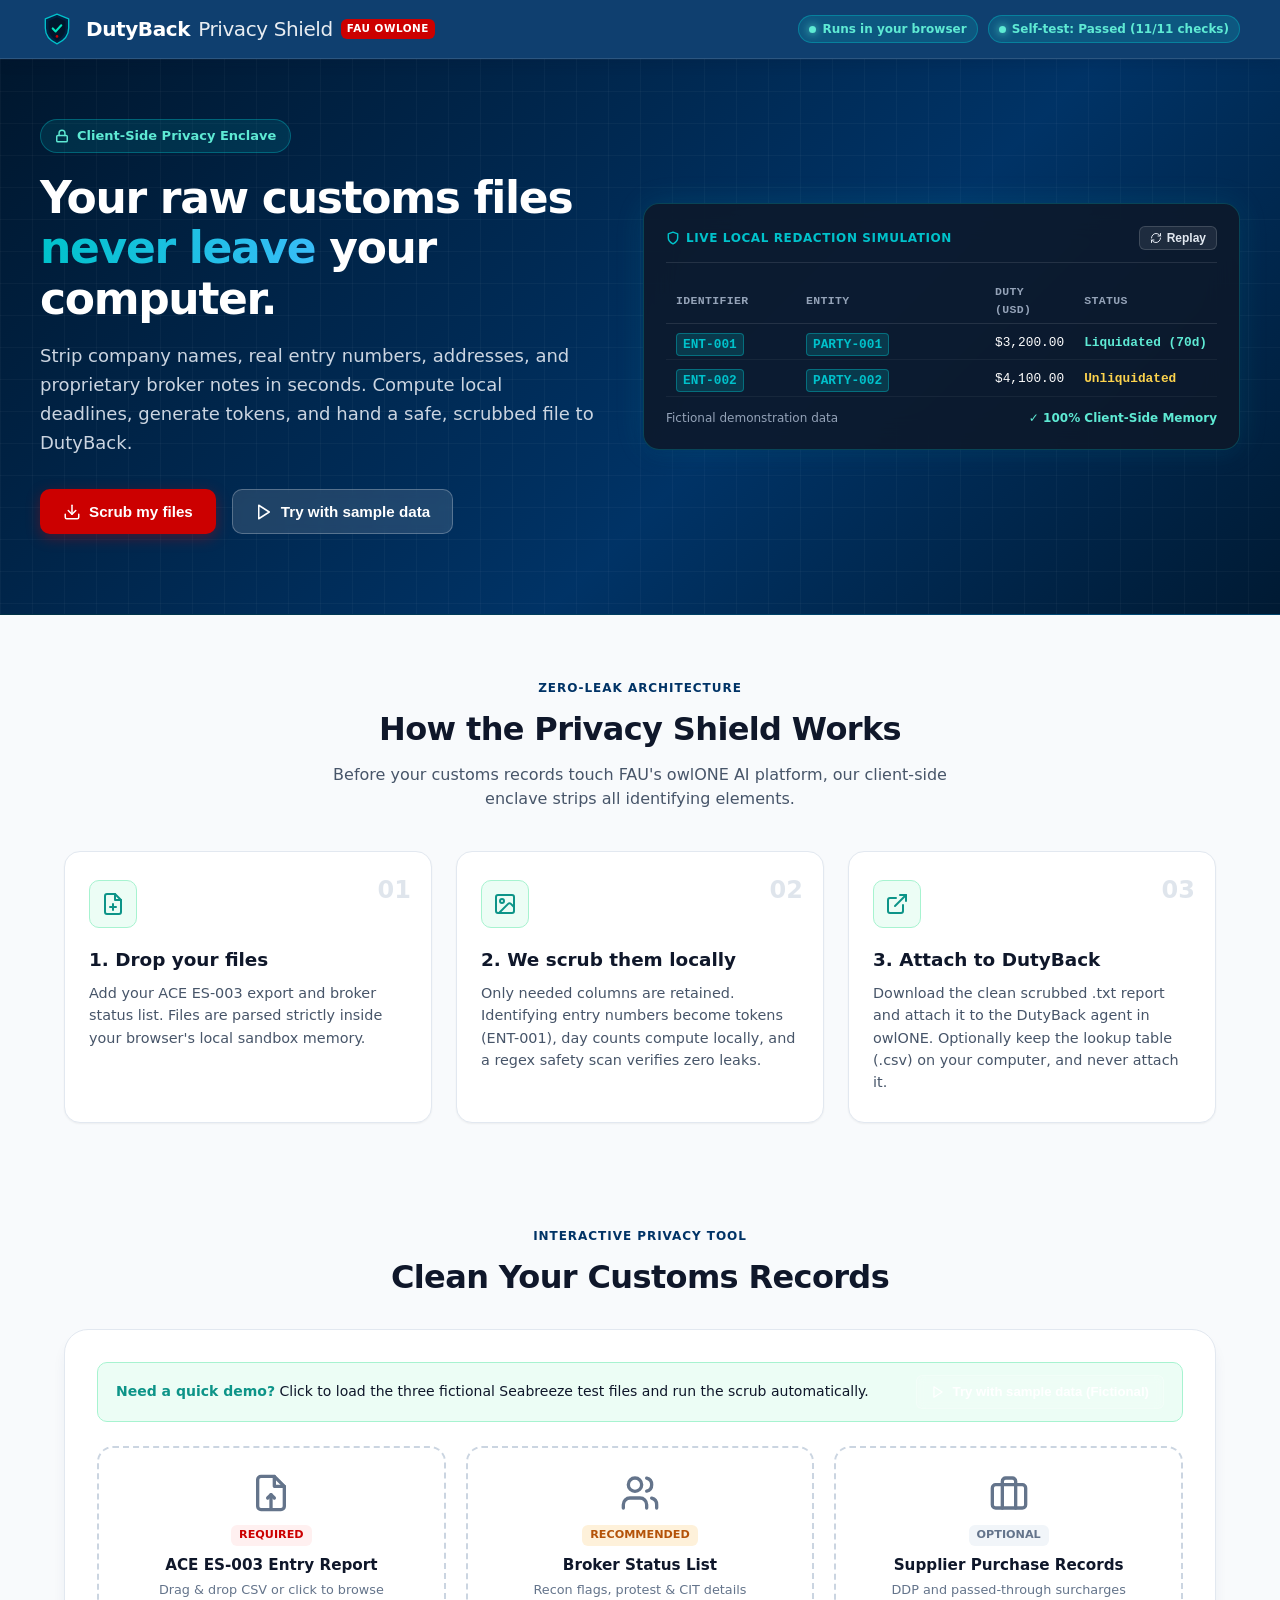
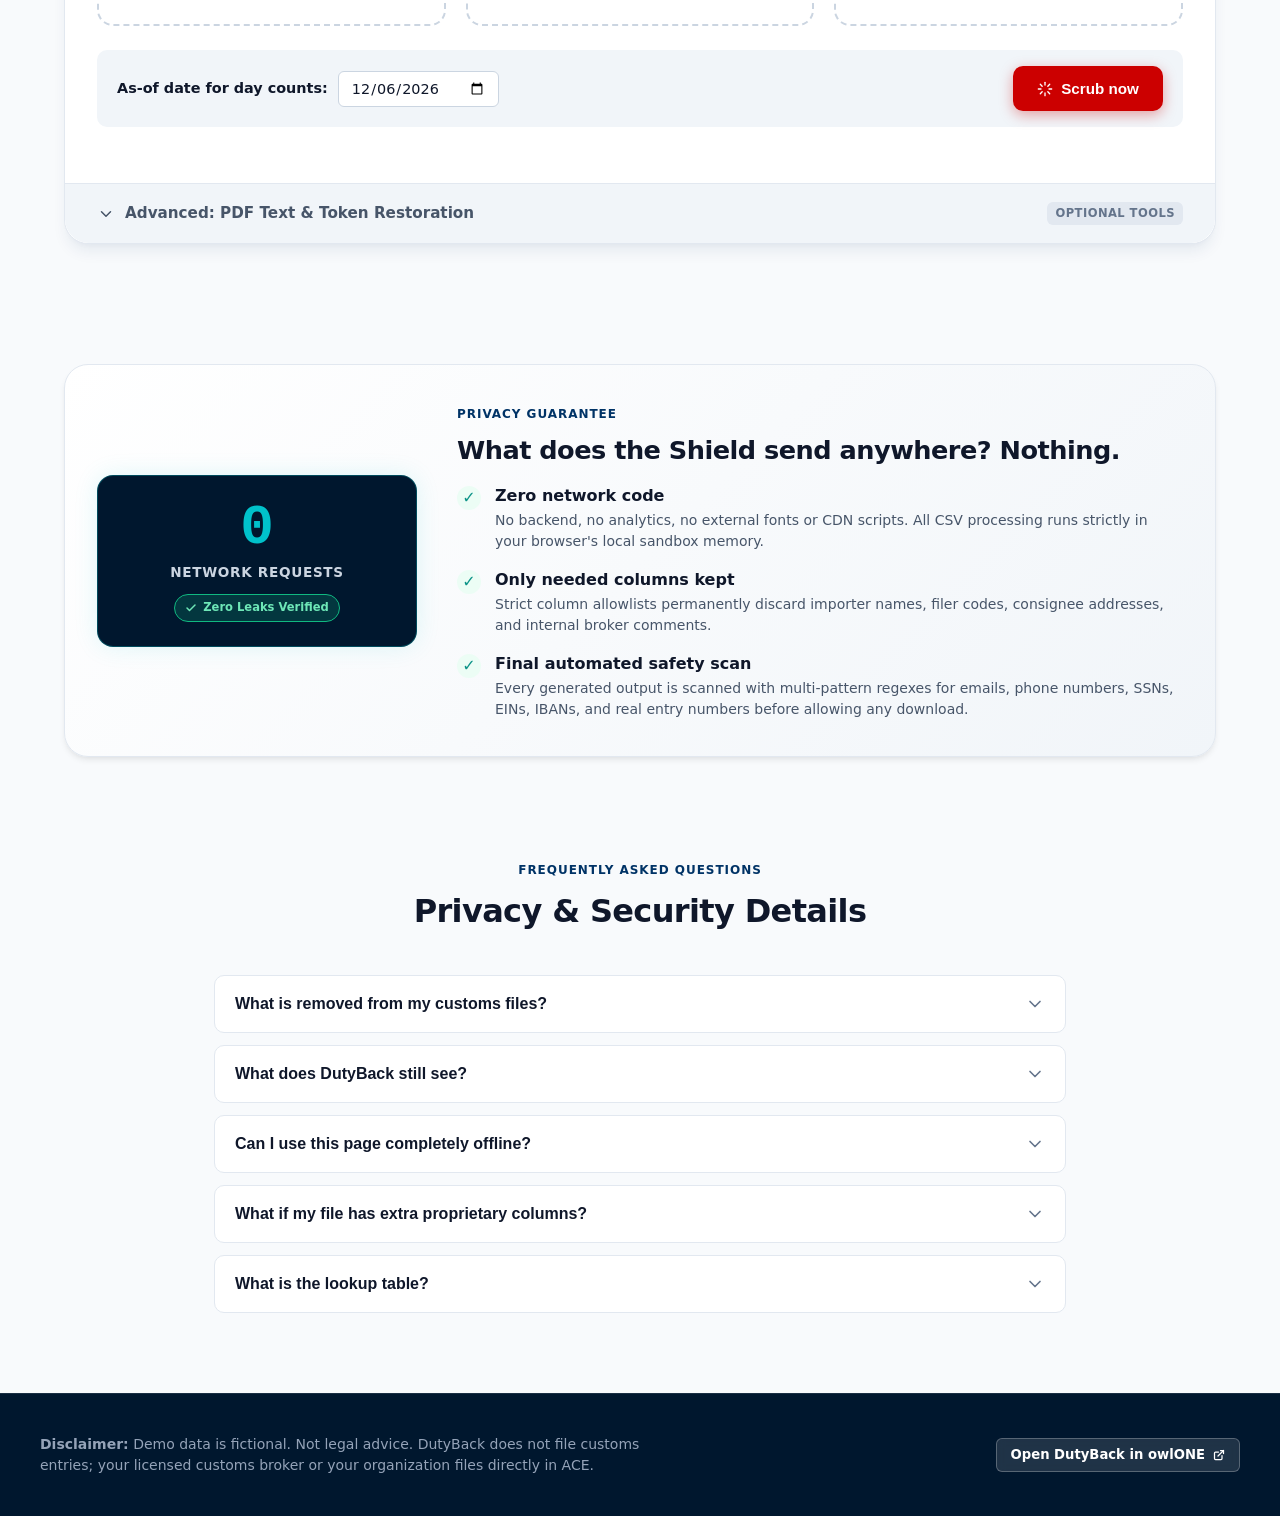
==== commit a6390c4f: "feat: privacy shield enhancements, owlONE link updates, policy disclosures, and test suite expansion" ====
--- a/index.html
+++ b/index.html
@@ -47,7 +47,7 @@
             Client-Side Privacy Enclave
           </div>
           <h1 id="hero-heading" class="hero-title">
-            Your customs data <span class="highlight-cyan">never leaves</span> your computer.
+            Your raw customs files <span class="highlight-cyan">never leave</span> your computer.
           </h1>
           <p class="hero-subtitle">
             Strip company names, real entry numbers, addresses, and proprietary broker notes in seconds. Compute local deadlines, generate tokens, and hand a safe, scrubbed file to DutyBack.
@@ -167,7 +167,7 @@
             <svg width="24" height="24" viewBox="0 0 24 24" fill="none" stroke="currentColor" stroke-width="2" stroke-linecap="round" stroke-linejoin="round"><path d="M15 3h6v6"/><path d="M10 14 21 3"/><path d="M18 13v6a2 2 0 0 1-2 2H5a2 2 0 0 1-2-2V8a2 2 0 0 1 2-2h6"/></svg>
           </div>
           <h3 class="step-title">3. Attach to DutyBack</h3>
-          <p class="step-text">Download the clean scrubbed .txt report and attach it directly to the DutyBack agent in owlONE. Your private key stays on your computer.</p>
+          <p class="step-text">Download the clean scrubbed .txt report and attach it to the DutyBack agent in owlONE. Optionally keep the lookup table (.csv) on your computer, and never attach it.</p>
         </div>
       </div>
     </section>
@@ -251,7 +251,7 @@
                     Download the scrubbed file below and attach it in DutyBack on owlONE.
                   </p>
                 </div>
-                <a href="#" class="btn btn-safe owlone-link" role="button">
+                <a href="https://owlone.fau.edu/chat/858e4234-d789-4261-a229-0a10f5299f1b" class="btn btn-safe owlone-link" role="button" target="_blank" rel="noopener noreferrer">
                   Open DutyBack in owlONE
                   <svg width="14" height="14" viewBox="0 0 24 24" fill="none" stroke="currentColor" stroke-width="2.5" stroke-linecap="round" stroke-linejoin="round" aria-hidden="true"><path d="M18 13v6a2 2 0 0 1-2 2H5a2 2 0 0 1-2-2V8a2 2 0 0 1 2-2h6"/><polyline points="15 3 21 3 21 9"/><line x1="10" y1="14" x2="21" y2="3"/></svg>
                 </a>
@@ -263,6 +263,8 @@
                   Download scrubbed file (.txt)
                 </button>
               </div>
+
+              <p class="download-policy-notice">Once you attach the file in owlONE, it is processed there, logged and stored under FAU IT policies, and authorized FAU staff may access it. The Shield removes identifying details first; duty amounts, dates and statuses remain.</p>
 
               <div class="lookup-csv-container">
                 <a href="#" id="dl_lookup_csv" class="lookup-csv-link">Optional: download lookup table (.csv)</a>
@@ -319,7 +321,6 @@
               <div class="action-toolbar">
                 <button class="btn btn-primary" id="dltext">Download scrubbed text (.txt)</button>
                 <button class="btn btn-outline-navy" id="copytext">Copy text</button>
-                <button class="btn btn-secondary is-hidden" id="dltxt2">Download as .txt</button>
                 <button class="btn btn-secondary btn-key-file" id="dlkey2">Download key file (keep private)</button>
               </div>
             </div>
@@ -375,7 +376,7 @@
         <div class="network-meter">
           <div class="meter-num" id="network_count">0</div>
           <div class="meter-title">Network Requests</div>
-          <div class="meter-badge">
+          <div class="meter-badge is-hidden" id="zero_leaks_badge">
             <svg width="12" height="12" viewBox="0 0 24 24" fill="none" stroke="currentColor" stroke-width="3" stroke-linecap="round" stroke-linejoin="round" aria-hidden="true"><polyline points="20 6 9 17 4 12"/></svg>
             Zero Leaks Verified
           </div>
@@ -384,7 +385,7 @@
         <div>
           <span class="section-tag">Privacy Guarantee</span>
           <h2 id="proof-heading" class="section-title proof-heading">
-            What leaves your computer? Nothing.
+            What does the Shield send anywhere? Nothing.
           </h2>
           <ul class="proof-bullets">
             <li class="proof-bullet">
@@ -463,11 +464,11 @@
 
         <div class="faq-item">
           <button class="faq-trigger" aria-expanded="false" aria-controls="faq-ans-5">
-            <span>What is the key file and how should I handle it?</span>
+            <span>What is the lookup table?</span>
             <svg class="faq-chevron" viewBox="0 0 24 24" fill="none" stroke="currentColor" stroke-width="2" stroke-linecap="round" stroke-linejoin="round" aria-hidden="true"><polyline points="6 9 12 15 18 9"/></svg>
           </button>
           <div class="faq-content" id="faq-ans-5">
-            The key file (<code>dutyback-key-KEEP-PRIVATE.json</code>) contains the mapping between tokenized aliases (like ENT-001) and your actual entry numbers. It is created on-the-fly and stored only when you click download. Keep this file strictly private on your computer; never upload it or paste it into a chat. You can use the "Restore real values" tab to reverse tokens when DutyBack advises filing on a specific entry.
+            The lookup table (<code>dutyback-lookup-table.csv</code>) maps each anonymized token (such as <code>ENT-001</code>) back to your real customs entry number. It is built strictly in your local browser memory from the session key and downloaded only if you choose. Keep this file private on your computer and never upload or paste it into a chat. When DutyBack recommends filing actions for specific tokens, use this file to match them with your records in ACE.
           </div>
         </div>
       </div>
@@ -481,7 +482,7 @@
         <strong>Disclaimer:</strong> Demo data is fictional. Not legal advice. DutyBack does not file customs entries; your licensed customs broker or your organization files directly in ACE.
       </div>
       <div>
-        <a href="#" class="btn btn-secondary btn-sm owlone-link" role="button">
+        <a href="https://owlone.fau.edu/chat/858e4234-d789-4261-a229-0a10f5299f1b" class="btn btn-secondary btn-sm owlone-link" role="button" target="_blank" rel="noopener noreferrer">
           Open DutyBack in owlONE
           <svg width="12" height="12" viewBox="0 0 24 24" fill="none" stroke="currentColor" stroke-width="2.5" stroke-linecap="round" stroke-linejoin="round" aria-hidden="true"><path d="M18 13v6a2 2 0 0 1-2 2H5a2 2 0 0 1-2-2V8a2 2 0 0 1 2-2h6"/><polyline points="15 3 21 3 21 9"/><line x1="10" y1="14" x2="21" y2="3"/></svg>
         </a>
--- a/css/styles.css
+++ b/css/styles.css
@@ -1754,3 +1754,35 @@
   opacity: 0;
   pointer-events: none;
 }
+
+.download-policy-notice {
+  font-size: 0.82rem;
+  line-height: 1.5;
+  color: #94a3b8;
+  margin-top: 12px;
+  margin-bottom: 12px;
+  max-width: 620px;
+}
+
+.lookup-csv-container {
+  margin-top: 6px;
+  margin-bottom: 8px;
+}
+
+.lookup-csv-link {
+  font-size: 0.85rem;
+  font-weight: 500;
+  color: #00c2cb;
+  text-decoration: underline;
+  transition: color 0.15s ease;
+}
+
+.lookup-csv-link:hover {
+  color: #00e5c0;
+}
+
+.lookup-csv-notice {
+  font-size: 0.78rem;
+  color: #94a3b8;
+  margin-top: 4px;
+}
